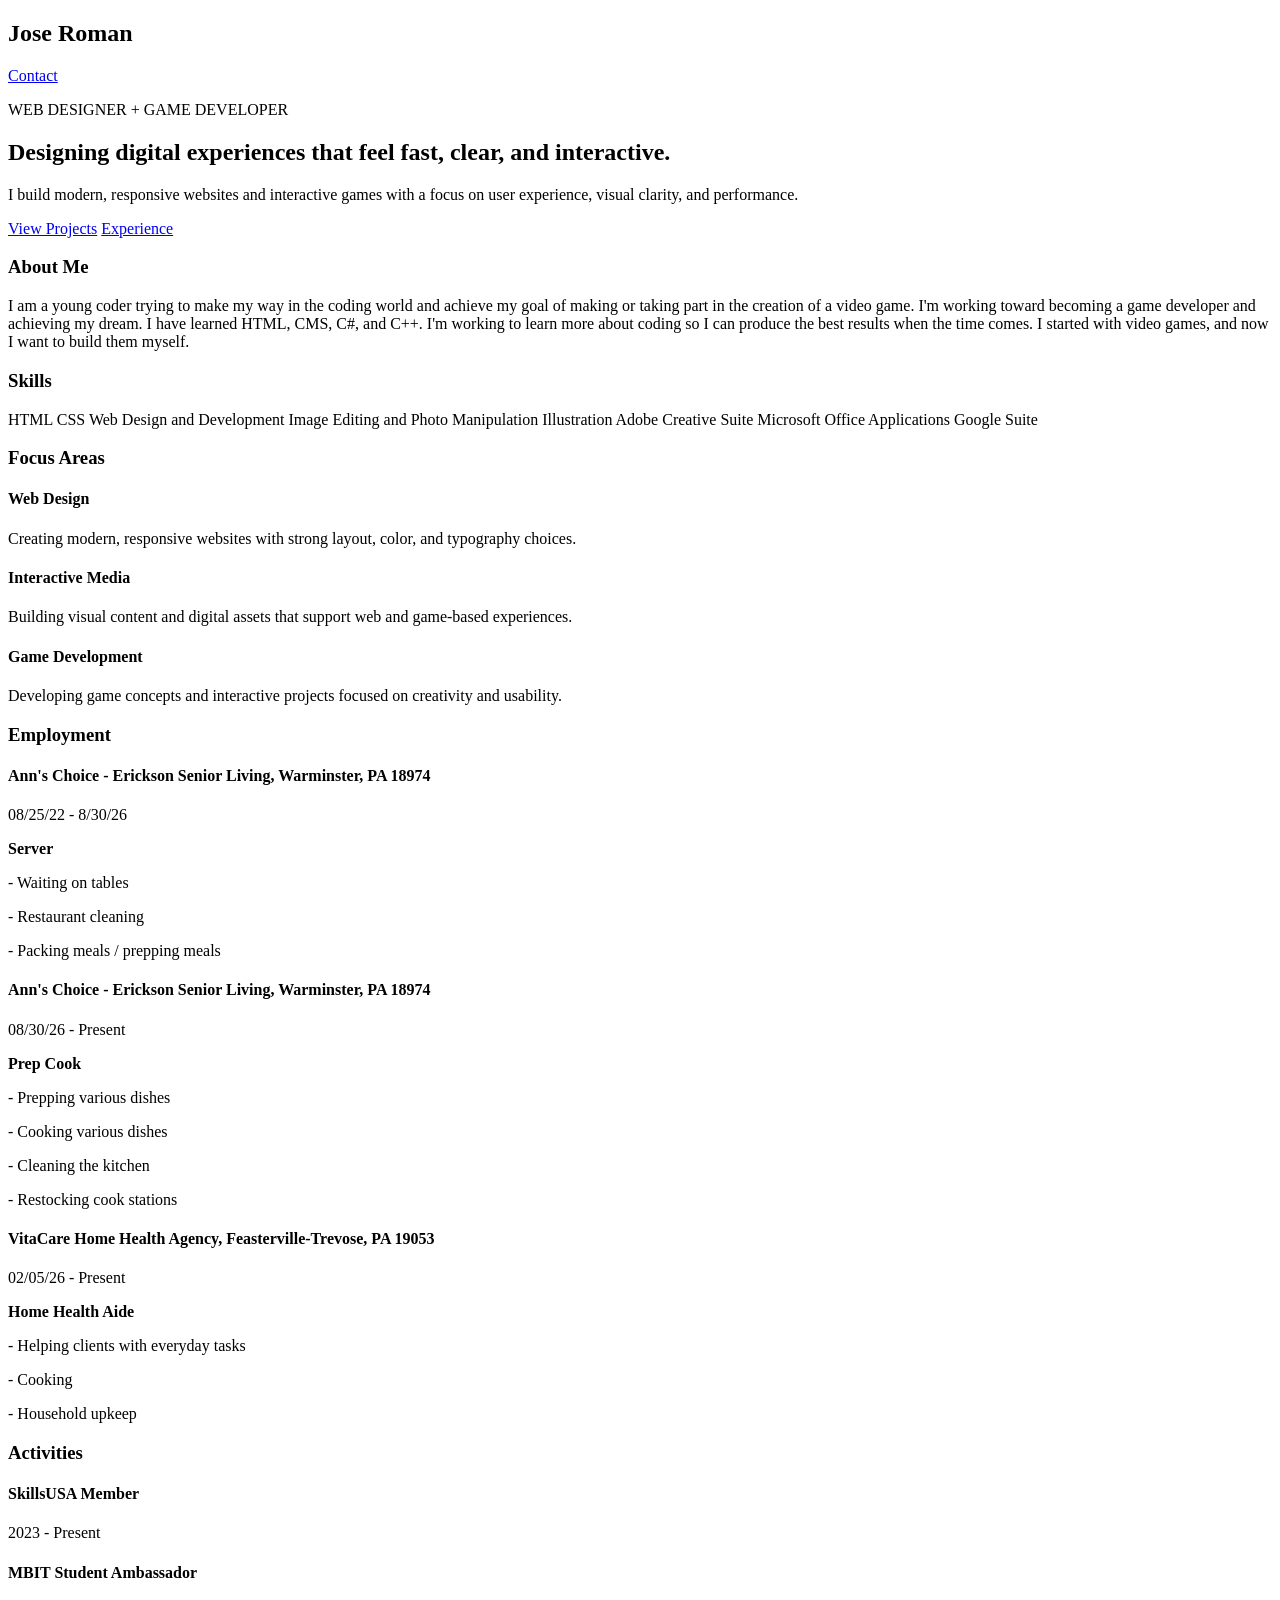
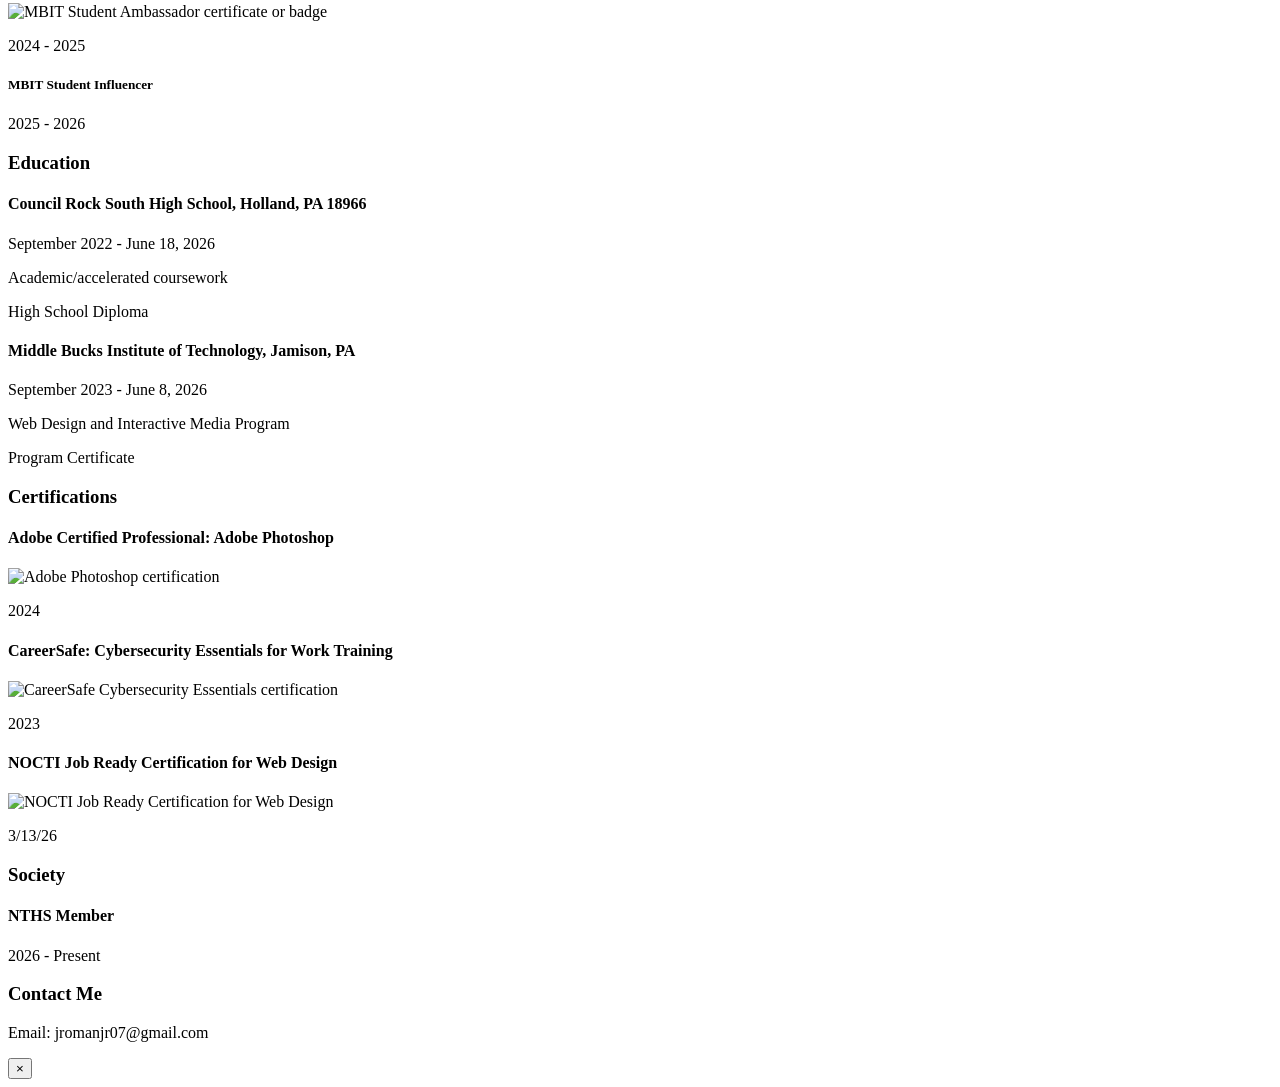
==== index.html @ ddca3164 "Refinement 2" ====
<!DOCTYPE html>
<html lang="en">
<head>
  <meta charset="UTF-8">
  <meta name="viewport" content="width=device-width, initial-scale=1.0">
  <title>Jose Roman | Web Designer & Game Developer</title>
  <link rel="preconnect" href="https://fonts.googleapis.com">
  <link rel="preconnect" href="https://fonts.gstatic.com" crossorigin>
  <link href="https://fonts.googleapis.com/css2?family=Inter:wght@400;600;700;800&family=Orbitron:wght@500;700&display=swap" rel="stylesheet">
  <link rel="stylesheet" href="styles.css">
</head>
<body>
  <div class="page-glow"></div>

  <header class="hero">
    <nav class="top-nav">
      <h1 class="logo">Jose Roman</h1>
      <a class="btn" href="#contact">Contact</a>
    </nav>

    <div class="hero-content">
      <p class="tag">WEB DESIGNER + GAME DEVELOPER</p>
      <h2>Designing digital experiences that feel fast, clear, and interactive.</h2>
      <p>
        I build modern, responsive websites and interactive games with a focus on user experience,
        visual clarity, and performance.
      </p>
      <div class="hero-actions">
        <a class="btn" href="projects.html">View Projects</a>
        <a class="btn btn-outline" href="#experience">Experience</a>
      </div>
    </div>
  </header>

  <main>
    <section id="about" class="card">
      <h3>About Me</h3>
      <p>
        I am a young coder trying to make my way in the coding world and achieve my goal of
        making or taking part in the creation of a video game. I'm working toward becoming a game
        developer and achieving my dream. I have learned HTML, CMS, C#, and C++. I'm working to
        learn more about coding so I can produce the best results when the time comes. I started with
        video games, and now I want to build them myself.
      </p>
    </section>

    <section id="skills" class="card">
      <h3>Skills</h3>
      <div class="pill-grid">
        <span>HTML</span>
        <span>CSS</span>
        <span>Web Design and Development</span>
        <span>Image Editing and Photo Manipulation</span>
        <span>Illustration</span>
        <span>Adobe Creative Suite</span>
        <span>Microsoft Office Applications</span>
        <span>Google Suite</span>
      </div>
    </section>

    <section id="projects" class="card">
      <h3>Focus Areas</h3>
      <div class="project-grid">
        <article>
          <h4>Web Design</h4>
          <p>Creating modern, responsive websites with strong layout, color, and typography choices.</p>
        </article>
        <article>
          <h4>Interactive Media</h4>
          <p>Building visual content and digital assets that support web and game-based experiences.</p>
        </article>
        <article>
          <h4>Game Development</h4>
          <p>Developing game concepts and interactive projects focused on creativity and usability.</p>
        </article>
      </div>
    </section>

    <section id="employment" class="card">
      <h3>Employment</h3>
      <div class="timeline-item">
        <h4>Ann's Choice - Erickson Senior Living, Warminster, PA 18974</h4>
        <p class="meta">08/25/22 - 8/30/26</p>
        <p><strong>Server</strong></p>
        <p>- Waiting on tables</p>
        <p>- Restaurant cleaning</p>
        <p>- Packing meals / prepping meals</p>
      </div>
      <div class="timeline-item">
        <h4>Ann's Choice - Erickson Senior Living, Warminster, PA 18974</h4>
        <p class="meta">08/30/26 - Present</p>
        <p><strong>Prep Cook</strong></p>
        <p>- Prepping various dishes</p>
        <p>- Cooking various dishes</p>
        <p>- Cleaning the kitchen</p>
        <p>- Restocking cook stations</p>
      </div>
      <div class="timeline-item">
        <h4>VitaCare Home Health Agency, Feasterville-Trevose, PA 19053</h4>
        <p class="meta">02/05/26 - Present</p>
        <p><strong>Home Health Aide</strong></p>
        <p>- Helping clients with everyday tasks</p>
        <p>- Cooking</p>
        <p>- Household upkeep</p>
      </div>
    </section>

    <section id="experience" class="card">
      <h3>Activities</h3>
      <div class="timeline-item">
        <h4>SkillsUSA Member</h4>
        <p class="meta">2023 - Present</p>
      </div>
      <div class="timeline-item">
        <h4>MBIT Student Ambassador</h4>
        <img class="project-image" src="WEB_Ambassador_Jose%20R%202425.png" alt="MBIT Student Ambassador certificate or badge">
        <p class="meta">2024 - 2025</p>
      </div>
      <div class="timeline-item">
        <h5>MBIT Student Influencer</h5>
        <p class="meta">2025 - 2026</p>
      </div>
    </section>

    <section id="education" class="card">
      <h3>Education</h3>
      <div class="timeline-item">
        <h4>Council Rock South High School, Holland, PA 18966</h4>
        <p class="meta">September 2022 - June 18, 2026</p>
        <p>Academic/accelerated coursework</p>
        <p class="meta">High School Diploma</p>
      </div>
      <div class="timeline-item">
        <h4>Middle Bucks Institute of Technology, Jamison, PA</h4>
        <p class="meta">September 2023 - June 8, 2026</p>
        <p>Web Design and Interactive Media Program</p>
        <p class="meta">Program Certificate</p>
      </div>
    </section>

    <section id="certifications" class="card">
      <h3>Certifications</h3>
      <div class="timeline-item">
        <h4>Adobe Certified Professional: Adobe Photoshop</h4>
        <img class="project-image" src="Jose%20R_PS.png" alt="Adobe Photoshop certification">
        <p class="meta">2024</p>
      </div>
      <div class="timeline-item">
        <h4>CareerSafe: Cybersecurity Essentials for Work Training</h4>
        <img class="project-image" src="Jose%20R%20Cybersecurity.png" alt="CareerSafe Cybersecurity Essentials certification">
        <p class="meta">2023</p>
      </div>
      <div class="timeline-item">
        <h4>NOCTI Job Ready Certification for Web Design</h4>
        <img class="project-image" src="308_JoseR_KNOW.png" alt="NOCTI Job Ready Certification for Web Design">
        <p class="meta">3/13/26</p>
      </div>
    </section>

    <section id="society" class="card">
      <h3>Society</h3>
      <div class="timeline-item">
        <h4>NTHS Member</h4>
        <p class="meta">2026 - Present</p>
      </div>
    </section>

    <section id="contact" class="card">
      <h3>Contact Me</h3>
      <p>Email: jromanjr07@gmail.com</p>
    </section>
  </main>

  <div id="image-lightbox" class="lightbox" aria-hidden="true">
    <div class="lightbox-content" role="dialog" aria-modal="true" aria-label="Image preview">
      <button id="lightbox-close" class="lightbox-close" type="button" aria-label="Close image preview">&times;</button>
      <img id="lightbox-image" class="lightbox-image" src="" alt="">
    </div>
  </div>

  <script>
    const lightbox = document.getElementById("image-lightbox");
    const lightboxImage = document.getElementById("lightbox-image");
    const lightboxClose = document.getElementById("lightbox-close");
    const projectImages = document.querySelectorAll(".project-image");

    const openLightbox = (image) => {
      lightboxImage.src = image.src;
      lightboxImage.alt = image.alt;
      lightbox.classList.add("is-open");
      lightbox.setAttribute("aria-hidden", "false");
    };

    const closeLightbox = () => {
      lightbox.classList.remove("is-open");
      lightbox.setAttribute("aria-hidden", "true");
      lightboxImage.src = "";
      lightboxImage.alt = "";
    };

    projectImages.forEach((image) => {
      image.addEventListener("click", () => openLightbox(image));
    });

    lightboxClose.addEventListener("click", closeLightbox);

    lightbox.addEventListener("click", (event) => {
      if (event.target === lightbox) {
        closeLightbox();
      }
    });

    document.addEventListener("keydown", (event) => {
      if (event.key === "Escape" && lightbox.classList.contains("is-open")) {
        closeLightbox();
      }
    });
  </script>
</body>
</html>
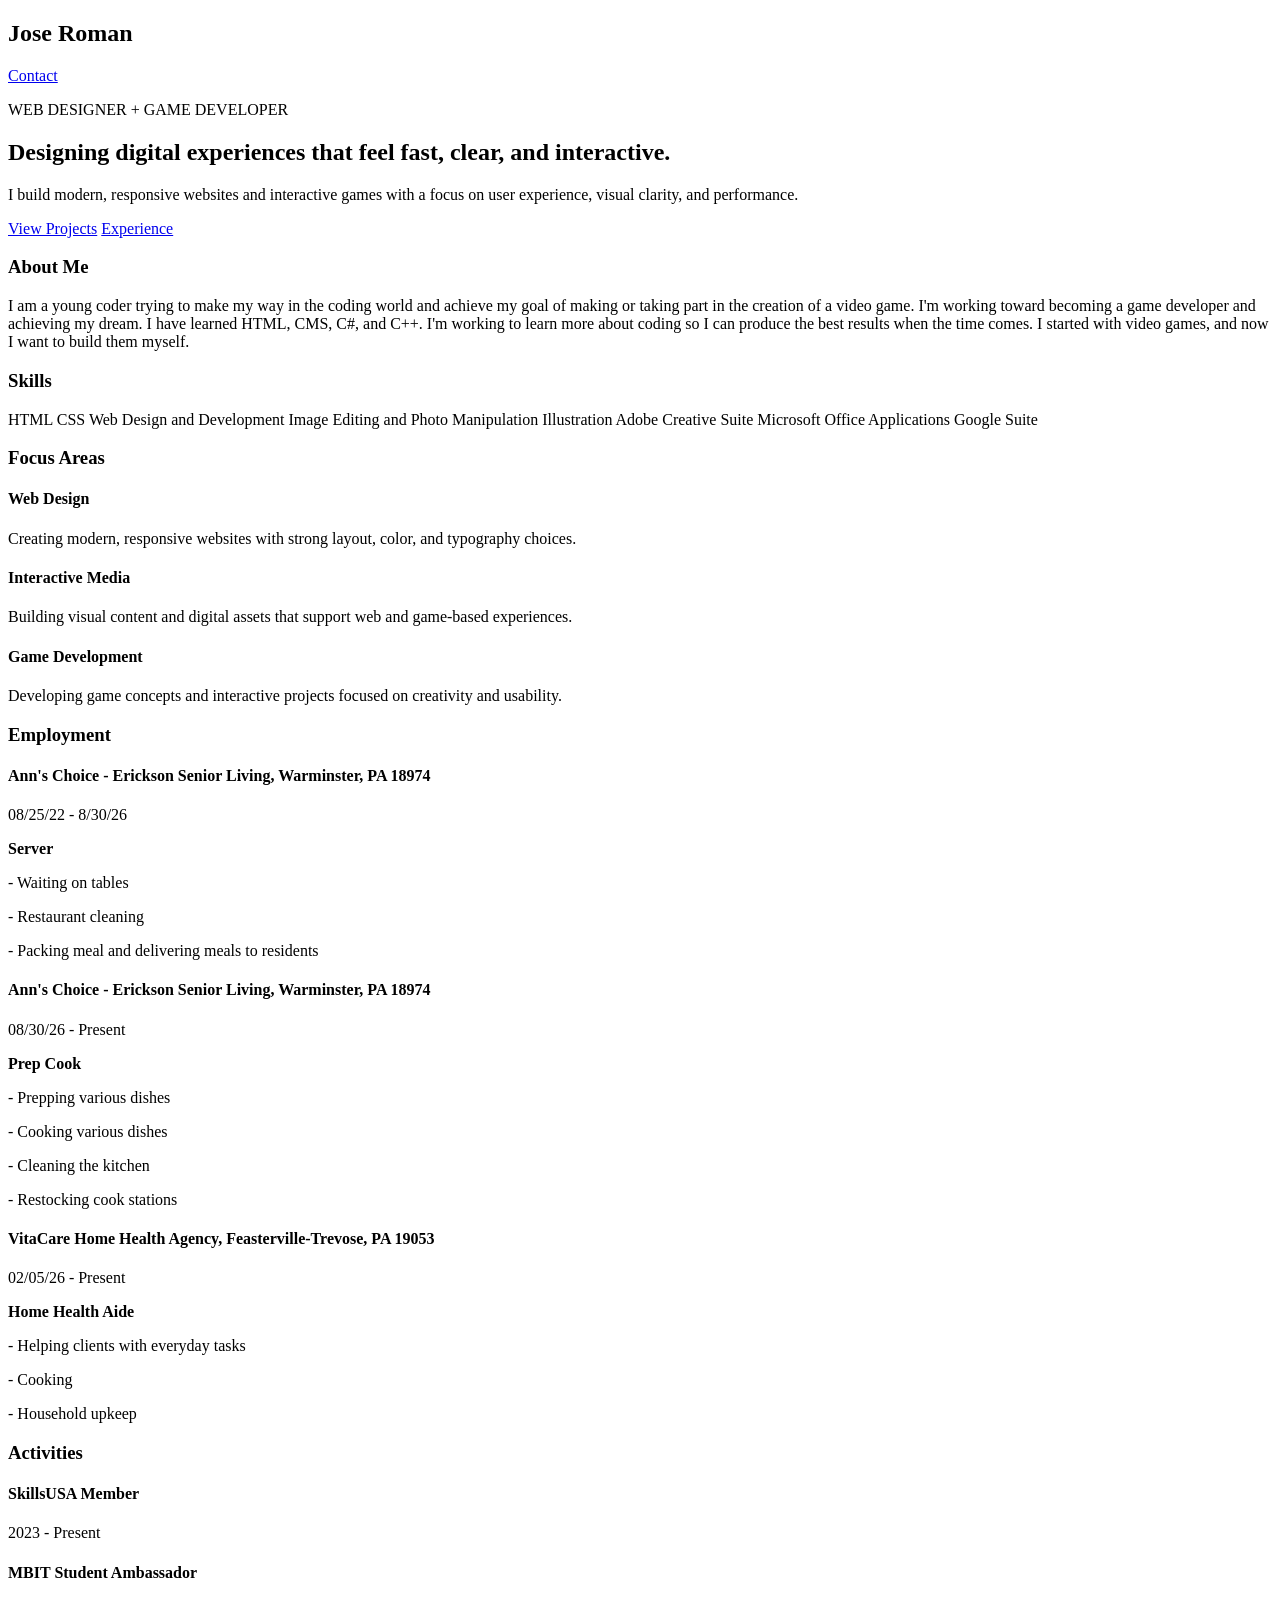
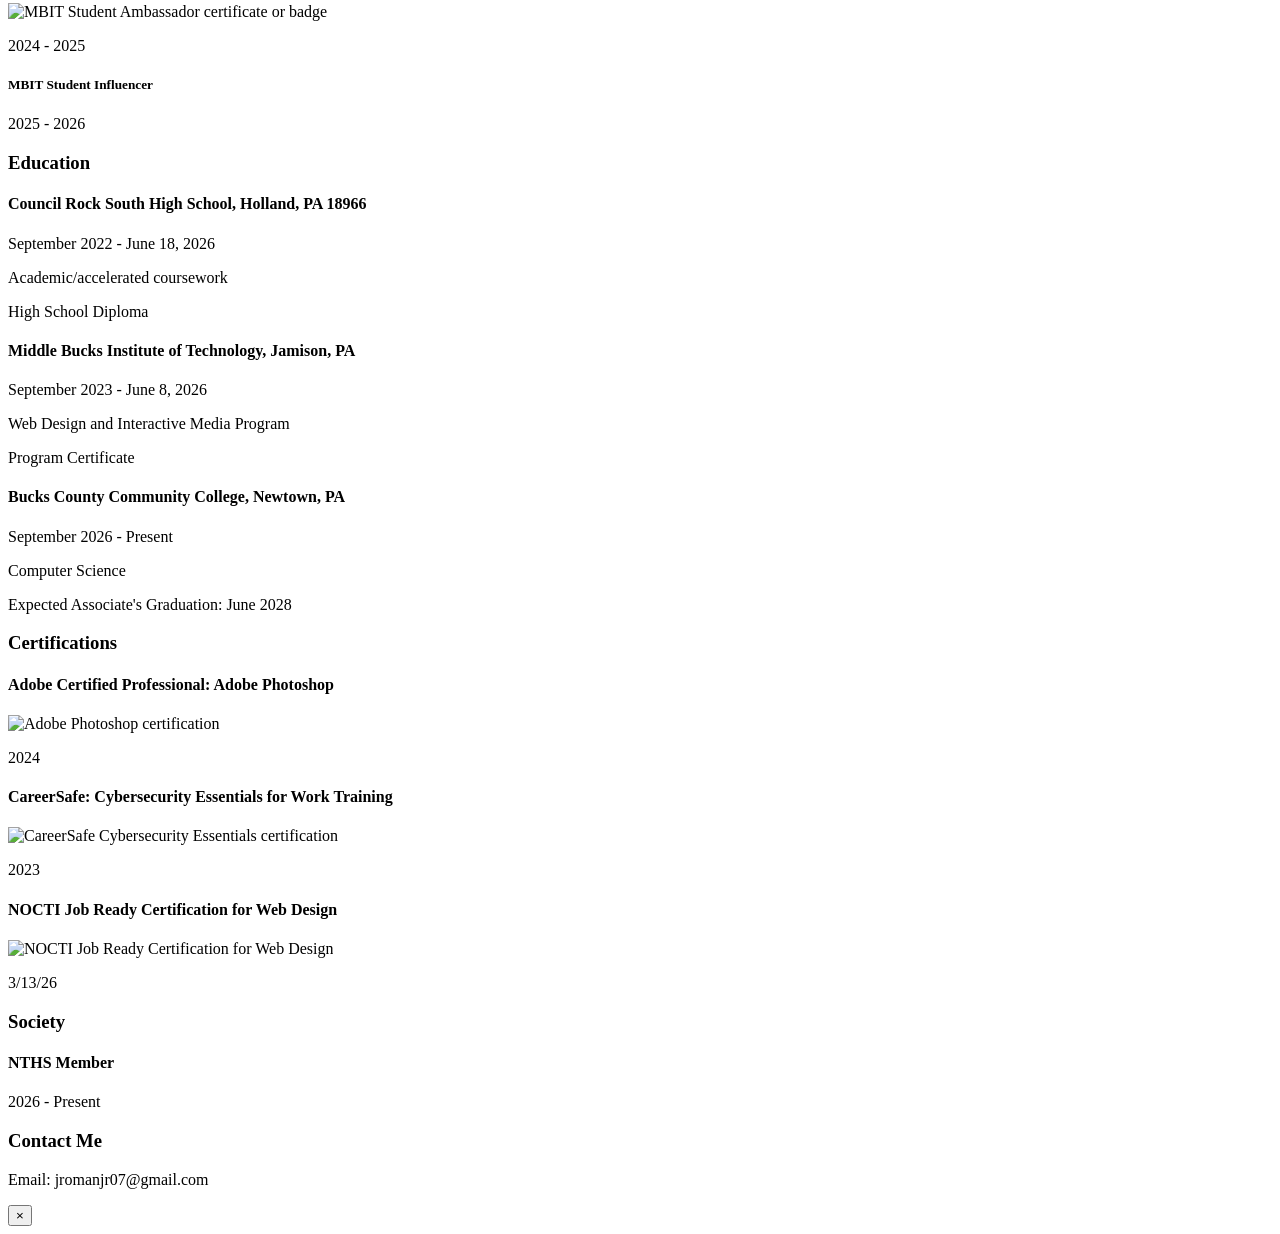
==== commit 7c066a37: "Refinement 2.1" ====
--- a/index.html
+++ b/index.html
@@ -84,7 +84,7 @@
         <p><strong>Server</strong></p>
         <p>- Waiting on tables</p>
         <p>- Restaurant cleaning</p>
-        <p>- Packing meals / prepping meals</p>
+        <p>- Packing meal and delivering meals to residents</p>
       </div>
       <div class="timeline-item">
         <h4>Ann's Choice - Erickson Senior Living, Warminster, PA 18974</h4>
@@ -135,6 +135,12 @@
         <p class="meta">September 2023 - June 8, 2026</p>
         <p>Web Design and Interactive Media Program</p>
         <p class="meta">Program Certificate</p>
+      </div>
+      <div class="timeline-item">
+        <h4>Bucks County Community College, Newtown, PA</h4>
+        <p class="meta">September 2026 - Present</p>
+        <p>Computer Science</p>
+        <p class="meta">Expected Associate's Graduation: June 2028</p>
       </div>
     </section>
 
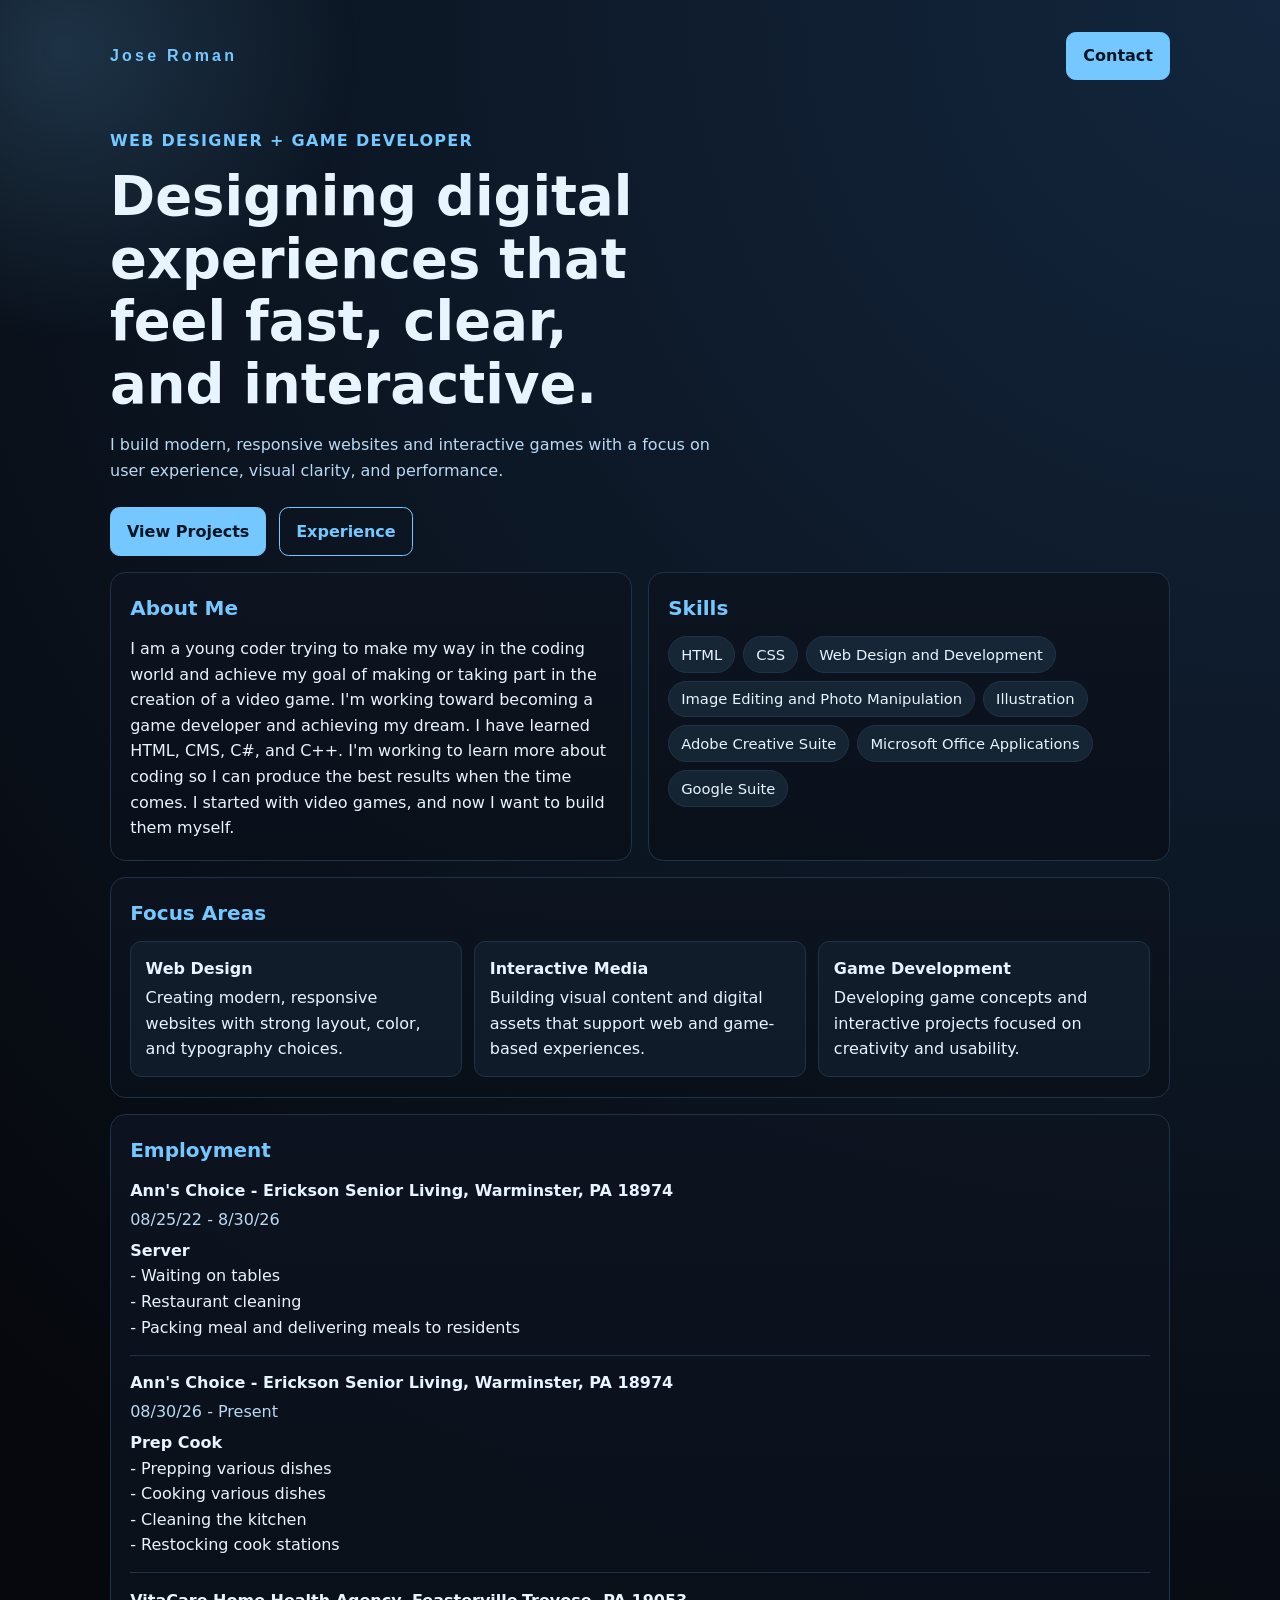
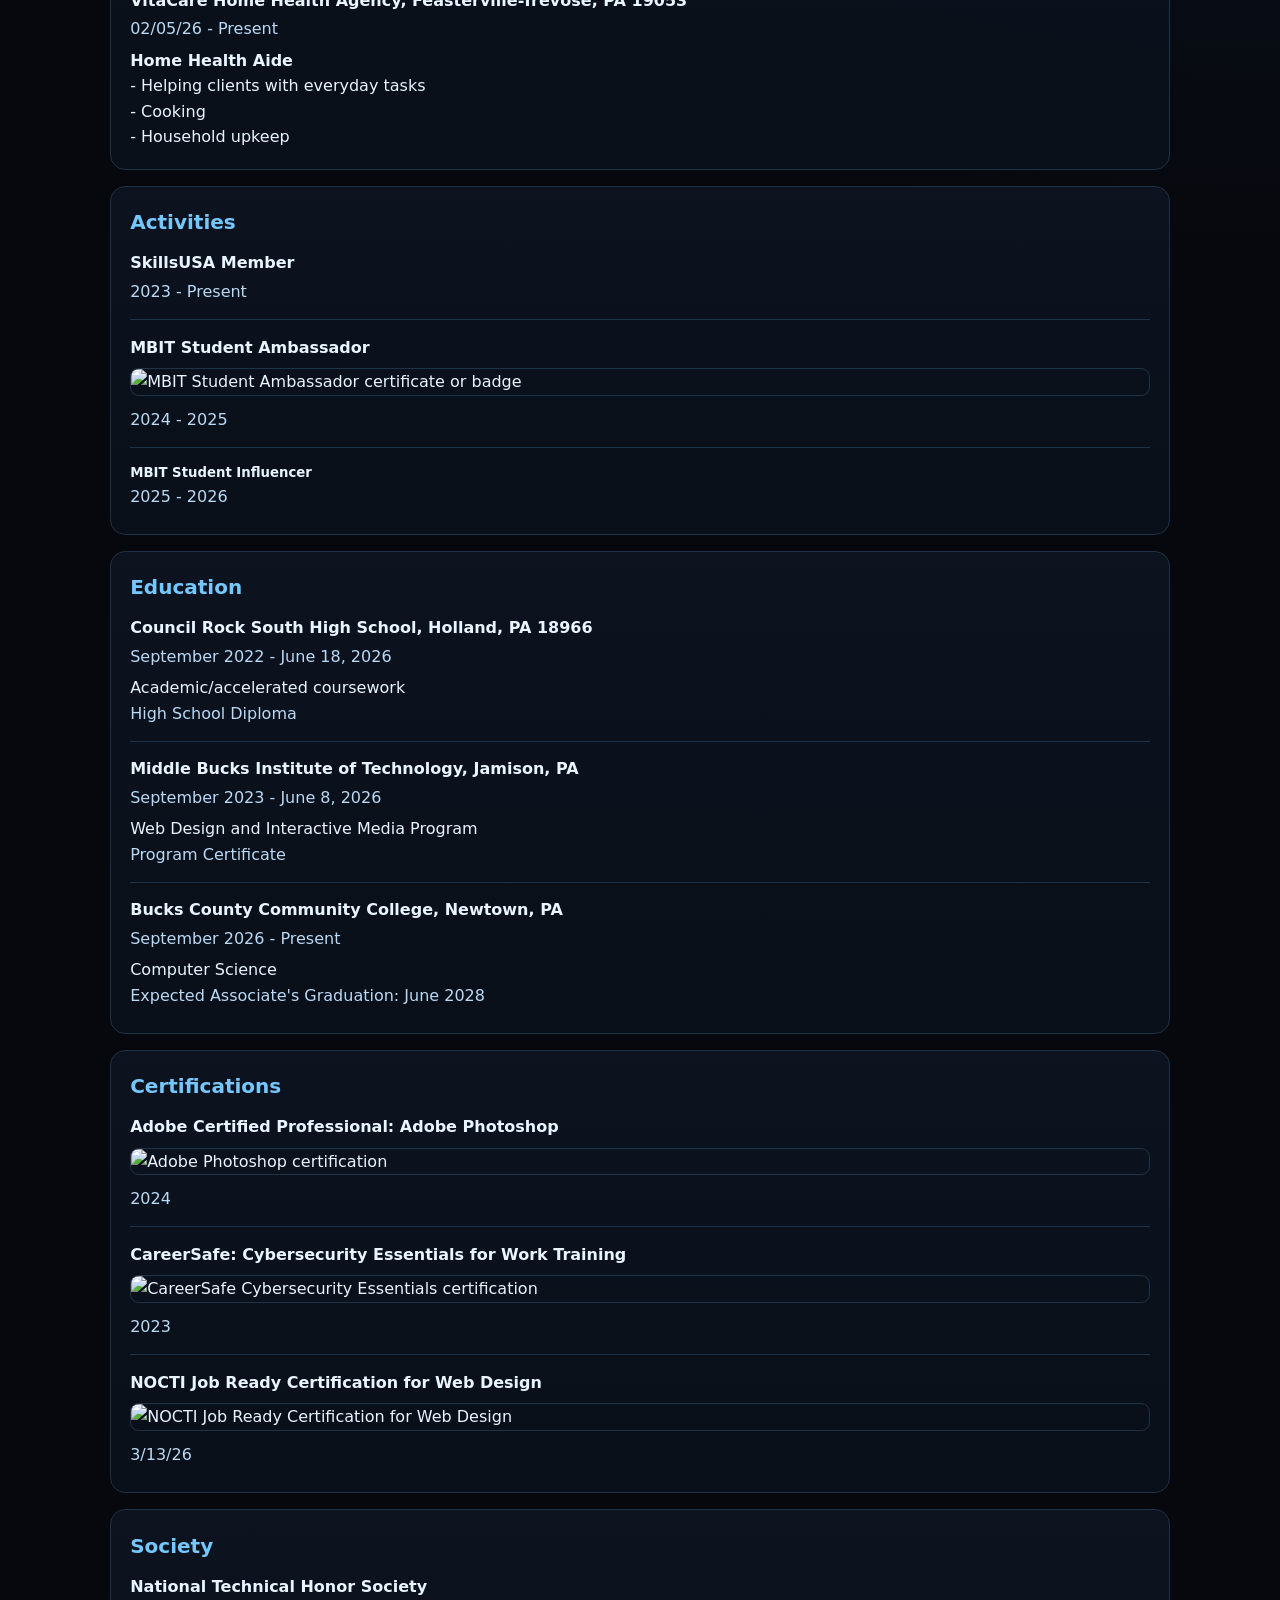
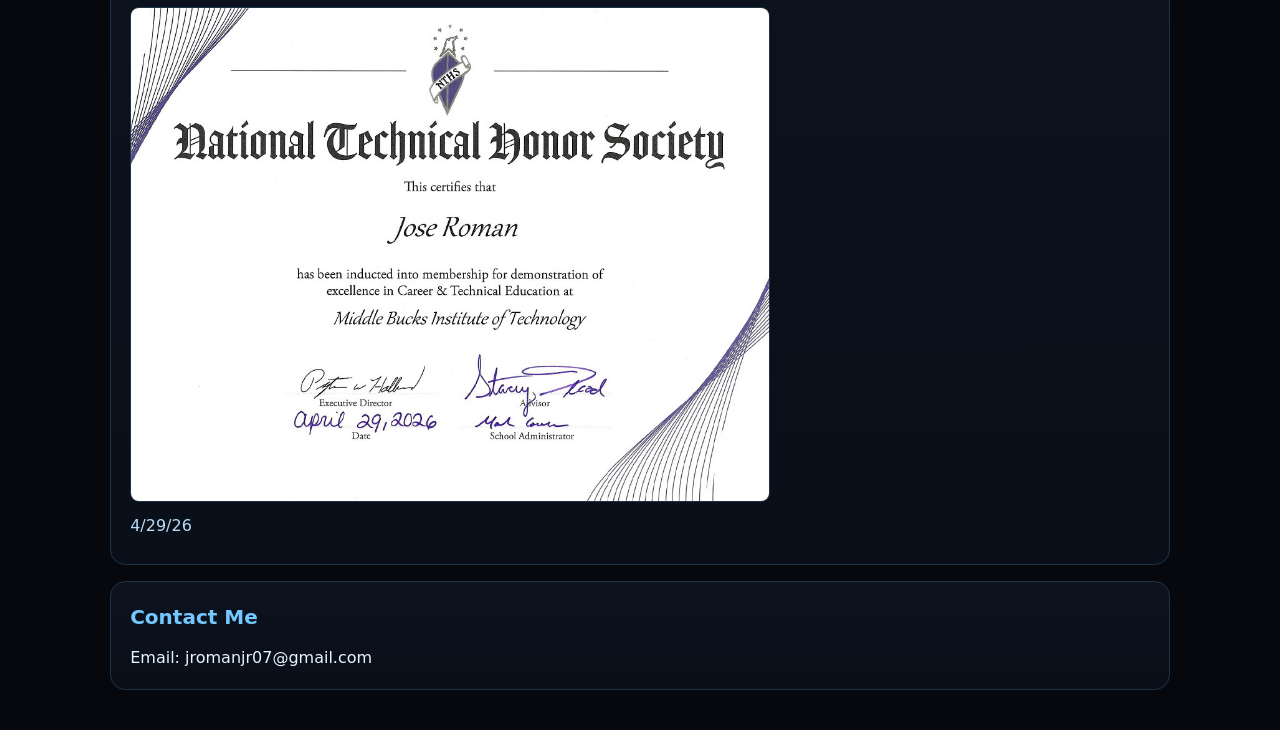
==== commit 83ddb234: "refinement 2.2" ====
--- a/index.html
+++ b/index.html
@@ -166,8 +166,9 @@
     <section id="society" class="card">
       <h3>Society</h3>
       <div class="timeline-item">
-        <h4>NTHS Member</h4>
-        <p class="meta">2026 - Present</p>
+        <h4>National Technical Honor Society</h4>
+        <img class="project-image nths-certificate" src="Jose_Roman_NTHS_Certificate.jpg" alt="National Technical Honor Society certificate">
+        <p class="meta">4/29/26</p>
       </div>
     </section>
 
--- a/styles.css
+++ b/styles.css
@@ -0,0 +1,251 @@
+:root {
+  --bg: #06080d;
+  --card: #0d1420;
+  --text: #e8f4ff;
+  --muted: #b9d9f5;
+  --accent: #75c8ff;
+  --accent-strong: #2ea8ff;
+  --border: #1f3348;
+}
+
+* {
+  box-sizing: border-box;
+  margin: 0;
+  padding: 0;
+}
+
+body {
+  font-family: "Inter", system-ui, -apple-system, sans-serif;
+  background: radial-gradient(circle at top right, #13263d 0%, var(--bg) 45%);
+  color: var(--text);
+  min-height: 100vh;
+  line-height: 1.6;
+}
+
+.page-glow {
+  position: fixed;
+  inset: -30% auto auto -20%;
+  width: 50vw;
+  height: 50vw;
+  background: radial-gradient(circle, rgba(117, 200, 255, 0.18), transparent 65%);
+  pointer-events: none;
+  z-index: -1;
+}
+
+.hero {
+  max-width: 1100px;
+  margin: 0 auto;
+  padding: 2rem 1.25rem 1rem;
+}
+
+.top-nav {
+  display: flex;
+  justify-content: space-between;
+  align-items: center;
+  margin-bottom: 3rem;
+}
+
+.logo {
+  font-family: "Orbitron", sans-serif;
+  font-size: 1rem;
+  letter-spacing: 0.2rem;
+  color: var(--accent);
+}
+
+.hero-content .tag {
+  color: var(--accent);
+  font-weight: 700;
+  letter-spacing: 0.08rem;
+  margin-bottom: 0.75rem;
+}
+
+.hero-content h2 {
+  font-size: clamp(2rem, 6vw, 3.4rem);
+  line-height: 1.15;
+  max-width: 14ch;
+  margin-bottom: 1rem;
+}
+
+.hero-content p {
+  max-width: 62ch;
+  color: var(--muted);
+}
+
+.hero-actions {
+  display: flex;
+  gap: 0.8rem;
+  margin-top: 1.5rem;
+  flex-wrap: wrap;
+}
+
+.btn {
+  display: inline-block;
+  padding: 0.65rem 1rem;
+  border-radius: 0.6rem;
+  text-decoration: none;
+  color: #001524;
+  background: var(--accent);
+  border: 1px solid var(--accent);
+  font-weight: 700;
+  transition: all 0.2s ease;
+}
+
+.btn:hover {
+  background: var(--accent-strong);
+}
+
+.btn.btn-outline {
+  background: transparent;
+  color: var(--accent);
+}
+
+.btn.btn-outline:hover {
+  background: rgba(117, 200, 255, 0.15);
+}
+
+main {
+  max-width: 1100px;
+  margin: 0 auto 2.5rem;
+  padding: 0 1.25rem;
+  display: grid;
+  grid-template-columns: 1fr;
+  gap: 1rem;
+}
+
+.card {
+  background: linear-gradient(180deg, rgba(13, 20, 32, 0.95), rgba(10, 16, 26, 0.95));
+  border: 1px solid var(--border);
+  border-radius: 0.95rem;
+  padding: 1.2rem;
+}
+
+.card h3 {
+  color: var(--accent);
+  margin-bottom: 0.75rem;
+  font-size: 1.25rem;
+}
+
+.card h4 {
+  margin-bottom: 0.2rem;
+}
+
+.meta {
+  color: var(--muted);
+  margin-bottom: 0.35rem;
+}
+
+.pill-grid {
+  display: flex;
+  flex-wrap: wrap;
+  gap: 0.5rem;
+}
+
+.pill-grid span {
+  border: 1px solid var(--border);
+  background: rgba(117, 200, 255, 0.1);
+  color: var(--text);
+  border-radius: 999px;
+  padding: 0.35rem 0.75rem;
+  font-size: 0.92rem;
+}
+
+.project-grid {
+  display: grid;
+  gap: 0.8rem;
+  grid-template-columns: repeat(auto-fit, minmax(210px, 1fr));
+}
+
+.project-grid article {
+  border: 1px solid var(--border);
+  background: rgba(20, 35, 52, 0.6);
+  border-radius: 0.7rem;
+  padding: 0.9rem;
+}
+
+.project-image {
+  width: auto;
+  max-width: 100%;
+  height: auto;
+  border-radius: 0.55rem;
+  border: 1px solid var(--border);
+  margin: 0.5rem 0 0.7rem;
+  display: block;
+  cursor: zoom-in;
+}
+
+.project-image.nths-certificate {
+  width: min(100%, 40rem);
+  max-width: 40rem;
+}
+
+.project-grid article .btn {
+  margin-top: 0.7rem;
+}
+
+.lightbox {
+  position: fixed;
+  inset: 0;
+  background: rgba(3, 8, 14, 0.88);
+  display: none;
+  align-items: center;
+  justify-content: center;
+  padding: 1.25rem;
+  z-index: 1000;
+}
+
+.lightbox.is-open {
+  display: flex;
+}
+
+.lightbox-content {
+  position: relative;
+  max-width: min(95vw, 1200px);
+  max-height: 92vh;
+}
+
+.lightbox-image {
+  display: block;
+  max-width: 100%;
+  max-height: 92vh;
+  width: auto;
+  height: auto;
+  border-radius: 0.6rem;
+  border: 1px solid var(--border);
+}
+
+.lightbox-close {
+  position: absolute;
+  top: -0.8rem;
+  right: -0.8rem;
+  width: 2rem;
+  height: 2rem;
+  border: 1px solid var(--border);
+  border-radius: 50%;
+  color: var(--text);
+  background: #0c1726;
+  font-size: 1.3rem;
+  line-height: 1;
+  cursor: pointer;
+}
+
+.timeline-item + .timeline-item {
+  margin-top: 0.9rem;
+  padding-top: 0.9rem;
+  border-top: 1px solid var(--border);
+}
+
+@media (min-width: 860px) {
+  main {
+    grid-template-columns: repeat(2, minmax(0, 1fr));
+  }
+
+  #projects,
+  #employment,
+  #experience,
+  #education,
+  #certifications,
+  #society,
+  #contact {
+    grid-column: span 2;
+  }
+}
